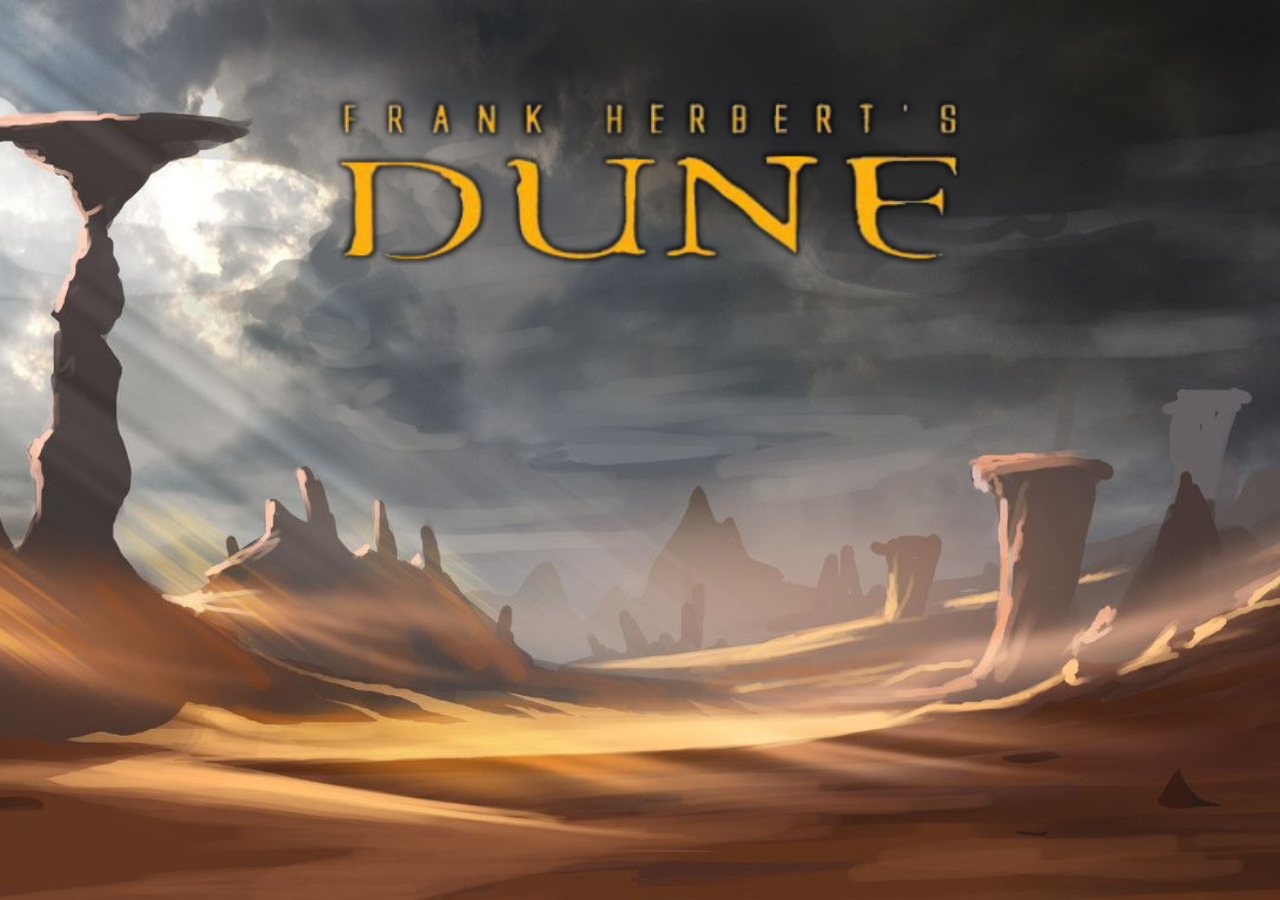
==== index.html @ c415998f "first commit" ====
<!doctype html>
<html lang="en">
<head>
    <title>RPG</title>
   <script
  src="https://code.jquery.com/jquery-3.3.1.js"
  integrity="sha256-2Kok7MbOyxpgUVvAk/HJ2jigOSYS2auK4Pfzbm7uH60="
  crossorigin="anonymous"></script>
<!-- <script src="assets/javascript/jquery-2.2.3.js"></script>  -->
     <!-- Reset CSS -->
	<link rel="stylesheet" type="text/css" href="assets/css/reset.css">
    <!-- Custom CSS -->
	<link rel="stylesheet" type="text/css" href="assets/css/style.css">
	<!-- Media Queries -->
	<meta name="viewport" content="width=device-width, user-scalable=no" />
</head>
<body>
	<div class=".wrapper">
		<!-- Dune Logo -->
		<header>
			<img src="assets/images/Frank_Herbert's_Dune_logo.png">
        </header>
        
		<div class="position-characters">
    
        </div>
	</div>
	<!-- Custom JS -->
	<script src="assets/javascript/game.js"></script>
</body>
</html>
---- assets/css/style.css ----
* {
    box-sizing: border-box;
  }
  
  html,
  body {
    width: 100%;
    height: 100%;
  }
  
  body {
    position: fixed;
    text-align: center;
    background: url(../images/background.jpg);
    background-position: center bottom;
    -webkit-background-size: cover;
    -moz-background-size: cover;
    background-size: cover;
    -o-background-size: cover;
    /* No highlight on text */
    -webkit-touch-callout: none; /* iOS Safari */
    -webkit-user-select: none;   /* Chrome/Safari/Opera */
    -khtml-user-select: none;    /* Konqueror */
    -moz-user-select: none;      /* Firefox */
    -ms-user-select: none;       /* Internet Explorer/Edge */
    user-select: none;           /* Non-prefixed version, currently not supported by any browser */
  }
  
  header {
    position: relative;
    max-width: 50%;
    margin: 1vh auto;
  }
  
  img {
    width: 100%;
  }
  
  h1, h2, h3, h6 {
    color: white;
  }
  
  h1 {
    clear: both;
    font-size: 3.5vw;
  }
  
  h2{
    clear: both;
    font-size: 2vw;
  }
  
  h3{
    clear: both;
    font-size: 1.5vw;
  }
  
  h6 {
    font-size: 1vw;
    padding-left: 2%;
    clear: both;
  }
  
  .wrapper {
    position: relative;
    width: 100%;
    height: 100%;
  }
  
  /* Choose your character */
  
  .position-characters {
    position: absolute;
    height: 40%;
    width: 100%;
    bottom: 25%;
    left: 0;
  }
  
  .characters {
    position: relative;
    height: 100%;
    width: 60%;
    margin: 0 auto;
  }
  
  .characters-fighters {
    position: relative;
    width: 25%;
    float: left;
  }
  
  .hp-bar {
    position: relative;
    width: 80%;
    height: 20%;
    margin: 0 auto;
    text-align: left;
    
  }
  
  .hp-bar h6 {
    position: relative;
    color: orange;
    height: 1.2vw;
    width: 14%;
    float: left;
    border: 0.1vw solid black;
    border-top-left-radius: 0.5vw;
    border-bottom-left-radius: 0.5vw;
    background: black;
  }
  
  .hp-bar-color {
    position: relative;
    background: green;
    height: 1.2vw;
    width: 86%;
    border: 0.3vw solid black;
    border-radius: 0.6vw;
    float: left;
  }
  
  .hp-bar-color-helper {
    position: absolute;
    background: black;
    height: 1.2vw;
    width: 90%;
    top: 0;
    left: 10%;
    border: 0.3vw solid black;
    border-radius: 0.5vw;
  }
  
  /* Character selected */
  
  .selected-character {
    position: relative;
    height: 100%;
    width: 40%;
    margin: 0 auto;
    float: left;
  }
  
  .unselected-characters {
    position: relative;
    height: 100%;
    width: 60%;
    margin: 0 auto;
    float: left;
  }
  
  .selected-character-fighters {
    position: relative;
    width: 37.5%;
    float: left;
    margin-left: 31.25%;
  }
  
  .unselected-character-fighters {
    position: relative;
    width: 25%;
    float: left;
  }
  
  .unselected-character-fighters:first-child {
    margin-left: 12.5%;
  }
  
  .flipped {
      transform: scale(-1, 1);
      -moz-transform: scale(-1, 1);
      -webkit-transform: scale(-1, 1);
      -o-transform: scale(-1, 1);
      -khtml-transform: scale(-1, 1);
      -ms-transform: scale(-1, 1);
  }
  
  /* Sidelines / Battle ground */
  
  .sidelines {
    position: absolute;
    height: 50%;
    width: 12.5%;
    top: 15%;
    right: 0;
  }
  
  .battlefield {
    position: relative;
    height: 100%;
    width: 30%;
    margin: 0 auto;
  }
  
  .battle-fighters {
    position: relative;
    width: 50%;
    float: left;
  }
  
  .sideline-fighters {
    position: relative;
    width: 50%;
    float: left;
  }
  
  .sideline-fighters h6 {
    font-size: 0.5vw;
    height: 0.6vw;
  }
  
  .sideline-fighters .hp-bar-color {
    height: 0.6vw;
    width: 84%;
    border: 0.2vw solid black;
  }
  
  .sideline-fighters .hp-bar-color-helper {
    height: 0.6vw;
  }
  
  .rotated-character {
      transform: rotate(-90deg);
      -moz-transform: rotate(-90deg);
      -webkit-transform: rotate(-90deg);
      -o-transform: rotate(-90deg);
      -khtml-transform: rotate(-90deg);
      -ms-transform: rotate(-90deg);
  }
  
  .rotated-opponent {
      transform: rotate(90deg);
      -moz-transform: rotate(90deg);
      -webkit-transform: rotate(90deg);
      -o-transform: rotate(90deg);
      -khtml-transform: rotate(90deg);
      -ms-transform: rotate(90deg);
  }
  
  .rotated-flipped-character {
      transform: scale(-1, 1) rotate(90deg);
      -moz-transform: scale(-1, 1) rotate(90deg);
      -webkit-transform: scale(-1, 1) rotate(90deg);
      -o-transform: scale(-1, 1) rotate(90deg);
      -khtml-transform: scale(-1, 1) rotate(90deg);
      -ms-transform: scale(-1, 1) rotate(90deg);
  }
  
  .rotated-flipped-opponent {
      transform: scale(-1, 1) rotate(-90deg);
      -moz-transform: scale(-1, 1) rotate(-90deg);
      -webkit-transform: scale(-1, 1) rotate(-90deg);
      -o-transform: scale(-1, 1) rotate(-90deg);
      -khtml-transform: scale(-1, 1) rotate(-90deg);
      -ms-transform: scale(-1, 1) rotate(-90deg);
  }
  
  /* Character animation */
  
  @keyframes attackRight {
    0%   {left: 0px}
    25%  {left: 8vw}
    75%  {left: 2vw}
    100% {left: 4vw}
  }
  
  .animation-character {
    animation-name: attackRight;
    animation-duration: 0.5s; 
    animation-timing-function: ease-out; 
    animation-delay: 0s;
    animation-direction: normal; 
  }
  
  /* opponent animation */
  
  @keyframes attackLeft {
    0%   {right: 0px}
    25%  {right: 8vw}
    75%  {right: 2vw}
    100% {right: 4vw}
  }
  
  .animation-opponent {
    animation-name: attackLeft;
    animation-duration: 0.5s; 
    animation-timing-function: ease-out; 
    animation-delay: 0s;
    animation-direction: normal; 
  }
  
  /* Winner */
  .winner {
    font-size: 5vw;
    color: yellow;
    text-shadow: 2px 2px blue;
    z-index: 1;
  }
  
  /* Restart */
  .restart {
    position: relative;
    display: block;
    margin: 0 auto;
    font-size: 2vw;
    color: black;
    background: white;
    border: 0.2vw solid red;
    border-top-left-radius: 1.5vw;
    border-bottom-left-radius: 1.5vw;
    border-top-right-radius: 1.5vw;
    border-bottom-right-radius: 1.5vw;
    z-index: 1;
  }
  
  button:hover, button:active, button:focus {
    box-shadow: inset 0 0 0.3vw red, 0 0 0.3vw red;
    outline: none;
  }
  
  /* Media queries for mobile and tablet*/
  @media screen and (max-width: 780px) and (orientation: portrait) {
      header {
        position: relative;
        max-width: 98vw;
      }
      /* Choose your character */
      .characters {
        width: 100%;
      }
      /* Character selected */
      .selected-character {
        width: 25%;
      }
      .unselected-characters {
        width: 75%;
      }
      .selected-character-fighters {
        width: 100%;
        margin-left: 0%;
      }
      .unselected-character-fighters {
        width: 33.3%;
      }
      .unselected-character-fighters:first-child {
        margin-left: 0%;
      }
      /* Sidelines / Battle ground */
      .sidelines {
        height: 50%;
        width: 25%;
        top: 25%;
      }
      .battlefield {
        width: 80%;
      }
      /* HP Bar */
      .hp-bar h6 {
        height: 2.2vw; 
        width: 14%;
      }
      h6 {
        font-size: 2vw;
        padding-left: 1%;
      }
      .hp-bar-color {
        height: 2.2vw;
        width: 86%;
      }
      .hp-bar-color-helper {
        height: 2.2vw;
      }
      .sideline-fighters h6 {
        font-size: 1vw;
        height: 1.1vw;
      }
      .sideline-fighters .hp-bar-color {
        height: 1.1vw;
      }
      .sideline-fighters .hp-bar-color-helper {
        height: 1.1vw;
      }
      /* Font */
      h1 {
        font-size: 8vw;
      }
      .winner {
        font-size: 10vw;
      }
      h2 {
        font-size: 4.5vw;
      }
      h3{
        font-size: 4vw;
      }
      /* Restart */
      .restart {
        font-size: 10vw;
        border: 1vw solid red;
        border-top-left-radius: 5vw;
        border-bottom-left-radius: 5vw;
        border-top-right-radius: 5vw;
        border-bottom-right-radius: 5vw;
      }
  }
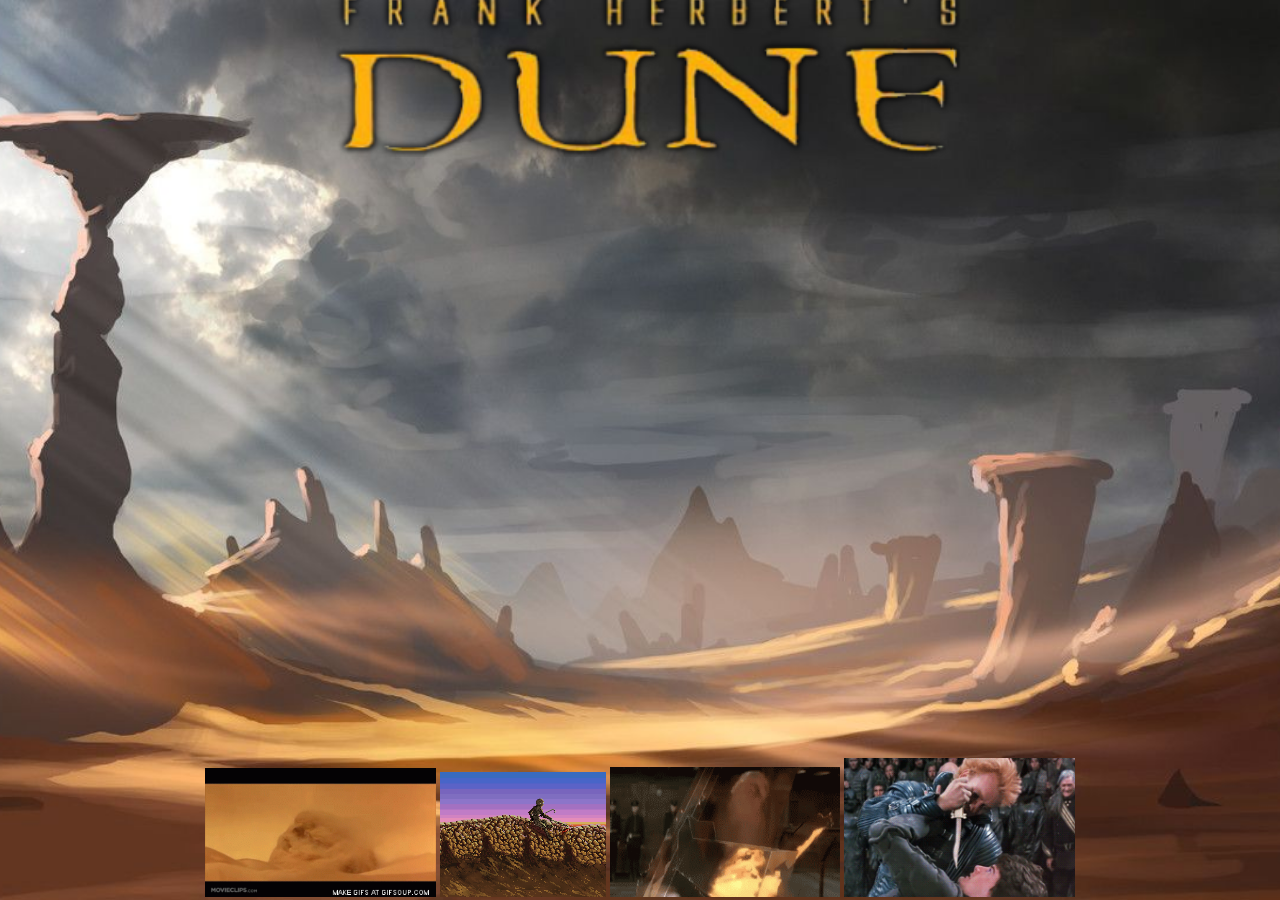
==== commit dadf98df: "added pics and more troubleshooting" ====
--- a/index.html
+++ b/index.html
@@ -27,5 +27,11 @@
 	</div>
 	<!-- Custom JS -->
 	<script src="assets/javascript/game.js"></script>
-</body>
+	<div class="footer">
+			<img src="assets/images/fremenRitual.gif" class="animated-gif2">
+		<img src="assets/images/duneWormRider.gif" class="animated-gif">
+		<img src="assets/images/FilmShields.gif" class="animated-gif2">
+		<img src="assets/images/paulVFeyd.gif" class="animated-gif2"></div>
+		<audio id="my_audio" src="assets/audio/09 To Tame A Land.mp3" loop="loop"></audio>
+	</body>
 </html>--- a/assets/css/style.css
+++ b/assets/css/style.css
@@ -5,7 +5,7 @@
   html,
   body {
     width: 100%;
-    height: 100%;
+    height:100%;
   }
   
   body {
@@ -29,7 +29,7 @@
   header {
     position: relative;
     max-width: 50%;
-    margin: 1vh auto;
+    margin: -11vh auto;
   }
   
   img {
@@ -73,7 +73,7 @@
     position: absolute;
     height: 40%;
     width: 100%;
-    bottom: 25%;
+    bottom: 30%;
     left: 0;
   }
   
@@ -100,6 +100,7 @@
   }
   
   .hp-bar h6 {
+    margin-top: 0px;
     position: relative;
     color: orange;
     height: 1.2vw;
@@ -125,7 +126,7 @@
     position: absolute;
     background: black;
     height: 1.2vw;
-    width: 90%;
+    width: 20%;
     top: 0;
     left: 10%;
     border: 0.3vw solid black;
@@ -221,39 +222,39 @@
   }
   
   .rotated-character {
-      transform: rotate(-90deg);
-      -moz-transform: rotate(-90deg);
-      -webkit-transform: rotate(-90deg);
-      -o-transform: rotate(-90deg);
-      -khtml-transform: rotate(-90deg);
-      -ms-transform: rotate(-90deg);
+      transform: rotate(-20deg);
+      -moz-transform: rotate(-20deg);
+      -webkit-transform: rotate(-20deg);
+      -o-transform: rotate(-20deg);
+      -khtml-transform: rotate(-20deg);
+      -ms-transform: rotate(-20deg);
   }
   
   .rotated-opponent {
-      transform: rotate(90deg);
-      -moz-transform: rotate(90deg);
-      -webkit-transform: rotate(90deg);
-      -o-transform: rotate(90deg);
-      -khtml-transform: rotate(90deg);
-      -ms-transform: rotate(90deg);
+      transform: rotate(20deg);
+      -moz-transform: rotate(20deg);
+      -webkit-transform: rotate(20deg);
+      -o-transform: rotate(20deg);
+      -khtml-transform: rotate(20deg);
+      -ms-transform: rotate(20deg);
   }
   
   .rotated-flipped-character {
-      transform: scale(-1, 1) rotate(90deg);
-      -moz-transform: scale(-1, 1) rotate(90deg);
-      -webkit-transform: scale(-1, 1) rotate(90deg);
-      -o-transform: scale(-1, 1) rotate(90deg);
-      -khtml-transform: scale(-1, 1) rotate(90deg);
-      -ms-transform: scale(-1, 1) rotate(90deg);
+      transform: scale(-1, 1) rotate(20deg);
+      -moz-transform: scale(-1, 1) rotate(20deg);
+      -webkit-transform: scale(-1, 1) rotate(20deg);
+      -o-transform: scale(-1, 1) rotate(20deg);
+      -khtml-transform: scale(-1, 1) rotate(20deg);
+      -ms-transform: scale(-1, 1) rotate(20deg);
   }
   
   .rotated-flipped-opponent {
-      transform: scale(-1, 1) rotate(-90deg);
-      -moz-transform: scale(-1, 1) rotate(-90deg);
-      -webkit-transform: scale(-1, 1) rotate(-90deg);
-      -o-transform: scale(-1, 1) rotate(-90deg);
-      -khtml-transform: scale(-1, 1) rotate(-90deg);
-      -ms-transform: scale(-1, 1) rotate(-90deg);
+      transform: scale(-1, 1) rotate(-20deg);
+      -moz-transform: scale(-1, 1) rotate(-20deg);
+      -webkit-transform: scale(-1, 1) rotate(-20deg);
+      -o-transform: scale(-1, 1) rotate(-20deg);
+      -khtml-transform: scale(-1, 1) rotate(-20deg);
+      -ms-transform: scale(-1, 1) rotate(-20deg);
   }
   
   /* Character animation */
@@ -294,7 +295,7 @@
   .winner {
     font-size: 5vw;
     color: yellow;
-    text-shadow: 2px 2px blue;
+    text-shadow: 2px 2px rgb(182, 103, 0);
     z-index: 1;
   }
   
@@ -306,7 +307,7 @@
     font-size: 2vw;
     color: black;
     background: white;
-    border: 0.2vw solid red;
+    border: 0.2vw solid orange;
     border-top-left-radius: 1.5vw;
     border-bottom-left-radius: 1.5vw;
     border-top-right-radius: 1.5vw;
@@ -403,4 +404,27 @@
         border-top-right-radius: 5vw;
         border-bottom-right-radius: 5vw;
       }
-  }+  }
+
+.footer{
+  position: fixed;
+  left: 0;
+  bottom: 0;
+  width: 100%;
+  color: white;
+  text-align: center;
+}
+
+img.animated-gif{
+  width: 13%;
+  height: auto;
+}
+img.animated-gif2{
+  width: 18%;
+  height: auto;
+}
+
+img.animated-gif3{
+  width: 20%;
+  height: auto;
+}